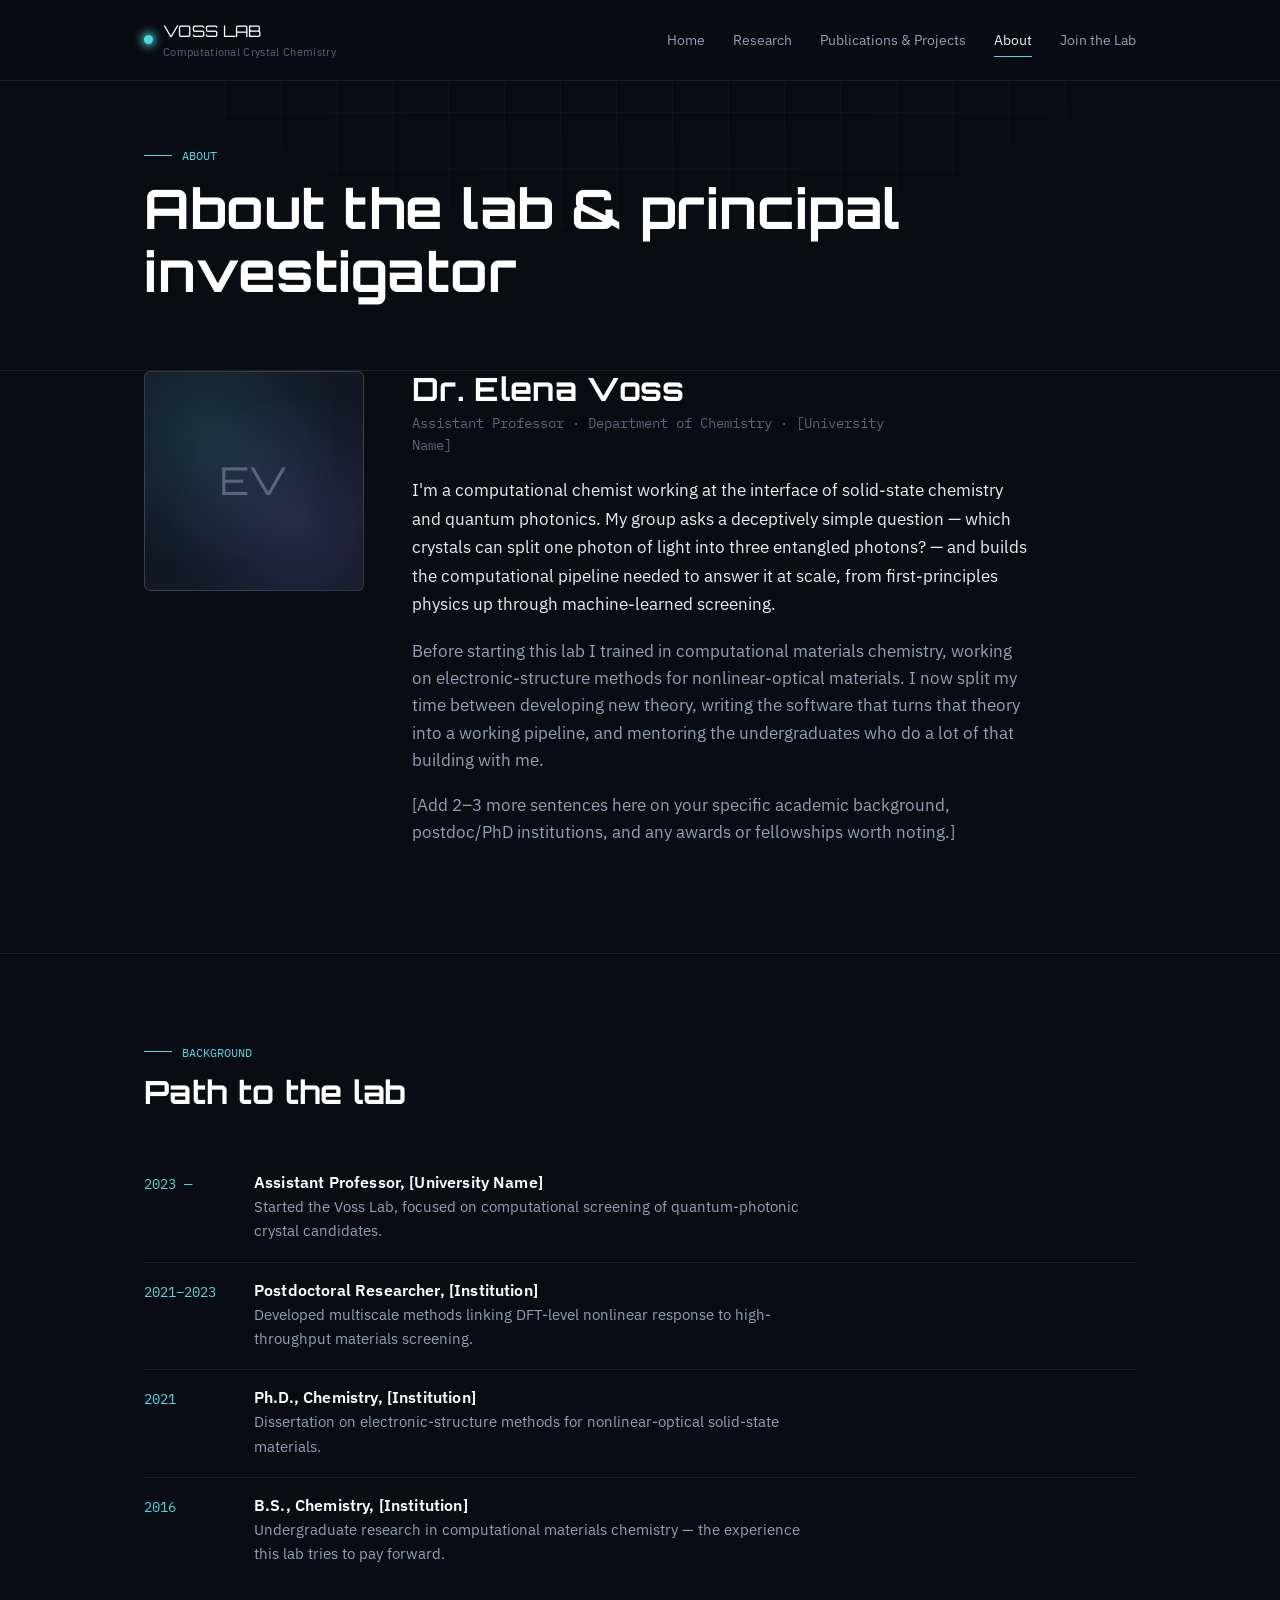
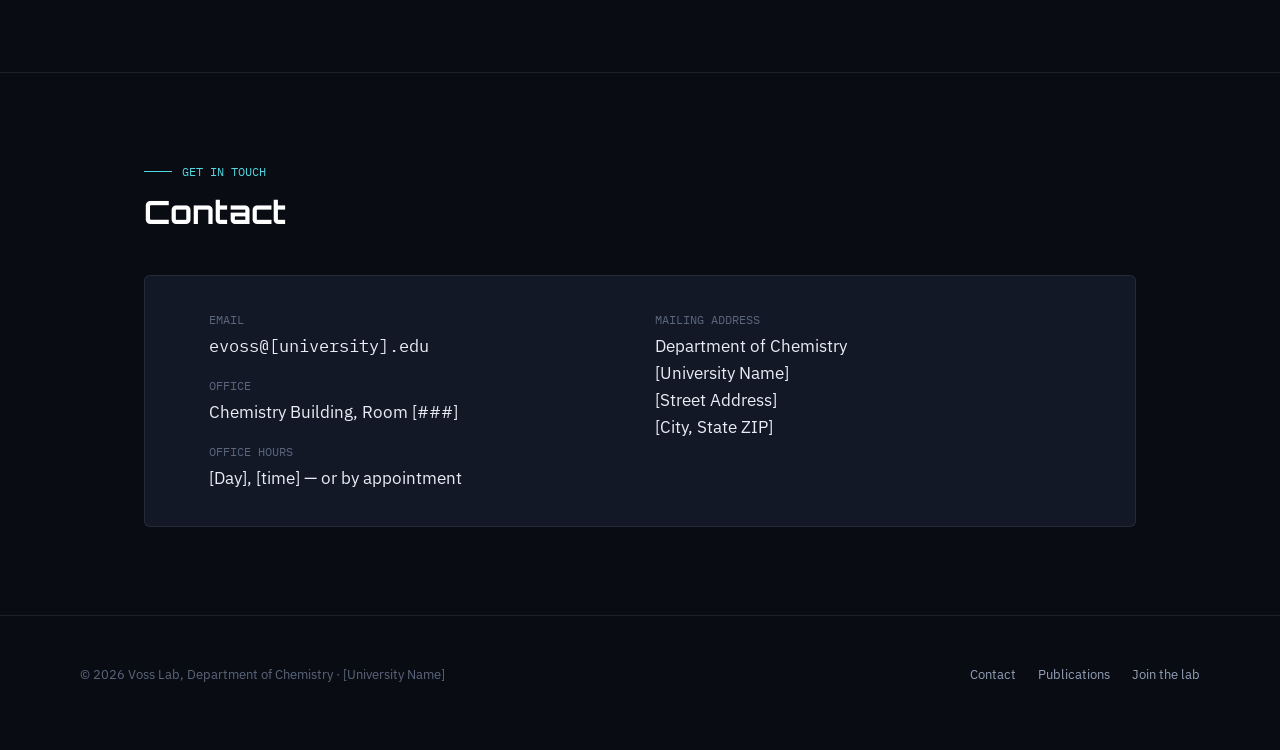
==== about.html @ 5f510098 "Add files via upload" ====
<!DOCTYPE html>
<html lang="en">
<head>
<meta charset="UTF-8">
<meta name="viewport" content="width=device-width, initial-scale=1.0">
<title>About — Voss Lab</title>
<link rel="preconnect" href="https://fonts.googleapis.com">
<link href="https://fonts.googleapis.com/css2?family=Orbitron:wght@600;700;800&family=IBM+Plex+Sans:wght@400;500;600&family=IBM+Plex+Mono:wght@400;500&display=swap" rel="stylesheet">
<link rel="stylesheet" href="style.css">
<style>
  .about-hero{ padding: 64px 0 40px; }
  .about-grid{ display:grid; grid-template-columns: 220px 1fr; gap: 48px; align-items:start; }
  @media (max-width:700px){ .about-grid{ grid-template-columns:1fr; } }
  .portrait{
    width: 100%; aspect-ratio: 1;
    border-radius: 6px;
    background:
      radial-gradient(circle at 30% 30%, var(--cyan-dim), transparent 60%),
      radial-gradient(circle at 70% 70%, var(--violet-dim), transparent 60%),
      var(--surface);
    border: 1px solid var(--line-strong);
    display:flex; align-items:center; justify-content:center;
    font-family: var(--display); font-size:2.4rem; color: var(--text-faint);
  }

  .timeline{ list-style:none; margin:0; padding:0; }
  .timeline li{
    display:grid; grid-template-columns: 90px 1fr; gap: 20px;
    padding: 18px 0; border-top: 1px solid var(--line);
  }
  .timeline li:first-child{ border-top:none; }
  .timeline .yr{ font-family: var(--mono); color: var(--cyan); font-size:0.86rem; }
  .timeline h4{ margin:0 0 4px; font-size:0.98rem; color:#fff; font-family: var(--body); font-weight:600; }
  .timeline p{ margin:0; font-size: 0.92rem; }

  #contact{ scroll-margin-top: 100px; }
  .contact-card{
    background: var(--surface); border:1px solid var(--line); border-radius:6px;
    padding: 34px var(--edge);
    display:grid; grid-template-columns: 1fr 1fr; gap: 30px;
  }
  @media (max-width:700px){ .contact-card{ grid-template-columns:1fr; } }
  .contact-card dl{ margin:0; }
  .contact-card dt{ font-family: var(--mono); font-size:0.72rem; color: var(--text-faint); margin-top:16px; }
  .contact-card dt:first-child{ margin-top:0; }
  .contact-card dd{ margin:4px 0 0; color: var(--text); }
</style>
</head>
<body>

<header class="site">
  <div class="nav">
    <a class="brand" href="index.html">
      <span class="node"></span>
      <span>VOSS LAB<small>Computational Crystal Chemistry</small></span>
    </a>
    <button class="nav-toggle" aria-label="Toggle menu" aria-expanded="false">☰</button>
    <nav class="links">
      <a href="index.html">Home</a>
      <a href="research.html">Research</a>
      <a href="work.html">Publications &amp; Projects</a>
      <a href="about.html">About</a>
      <a href="join.html">Join the Lab</a>
    </nav>
  </div>
</header>

<section class="about-hero">
  <div class="wrap">
    <div class="kicker"><span class="rule"></span>ABOUT</div>
    <h1>About the lab &amp; principal investigator</h1>
  </div>
</section>

<section style="padding-top:0;">
  <div class="wrap">
    <div class="about-grid">
      <div class="portrait" aria-hidden="true">EV</div>
      <div>
        <h2 style="margin-bottom:4px;">Dr. Elena Voss</h2>
        <p class="mono" style="color:var(--text-faint); font-size:0.85rem; margin-bottom:20px;">Assistant Professor · Department of Chemistry · [University Name]</p>
        <p class="lead">I'm a computational chemist working at the interface of solid-state chemistry and quantum photonics. My group asks a deceptively simple question — which crystals can split one photon of light into three entangled photons? — and builds the computational pipeline needed to answer it at scale, from first-principles physics up through machine-learned screening.</p>
        <p>Before starting this lab I trained in computational materials chemistry, working on electronic-structure methods for nonlinear-optical materials. I now split my time between developing new theory, writing the software that turns that theory into a working pipeline, and mentoring the undergraduates who do a lot of that building with me.</p>
        <p>[Add 2–3 more sentences here on your specific academic background, postdoc/PhD institutions, and any awards or fellowships worth noting.]</p>
      </div>
    </div>
  </div>
</section>

<section>
  <div class="wrap">
    <div class="section-head">
      <div class="kicker"><span class="rule"></span>BACKGROUND</div>
      <h2>Path to the lab</h2>
    </div>
    <ul class="timeline">
      <li>
        <span class="yr">2023 —</span>
        <div><h4>Assistant Professor, [University Name]</h4><p>Started the Voss Lab, focused on computational screening of quantum-photonic crystal candidates.</p></div>
      </li>
      <li>
        <span class="yr">2021–2023</span>
        <div><h4>Postdoctoral Researcher, [Institution]</h4><p>Developed multiscale methods linking DFT-level nonlinear response to high-throughput materials screening.</p></div>
      </li>
      <li>
        <span class="yr">2021</span>
        <div><h4>Ph.D., Chemistry, [Institution]</h4><p>Dissertation on electronic-structure methods for nonlinear-optical solid-state materials.</p></div>
      </li>
      <li>
        <span class="yr">2016</span>
        <div><h4>B.S., Chemistry, [Institution]</h4><p>Undergraduate research in computational materials chemistry — the experience this lab tries to pay forward.</p></div>
      </li>
    </ul>
  </div>
</section>

<section id="contact">
  <div class="wrap">
    <div class="section-head">
      <div class="kicker"><span class="rule"></span>GET IN TOUCH</div>
      <h2>Contact</h2>
    </div>
    <div class="contact-card">
      <dl>
        <dt>EMAIL</dt><dd class="mono">evoss@[university].edu</dd>
        <dt>OFFICE</dt><dd>Chemistry Building, Room [###]</dd>
        <dt>OFFICE HOURS</dt><dd>[Day], [time] — or by appointment</dd>
      </dl>
      <dl>
        <dt>MAILING ADDRESS</dt>
        <dd>Department of Chemistry<br>[University Name]<br>[Street Address]<br>[City, State ZIP]</dd>
      </dl>
    </div>
  </div>
</section>

<footer>
  <div class="wrap">
    <p>© 2026 Voss Lab, Department of Chemistry · [University Name]</p>
    <div class="flinks">
      <a href="about.html#contact">Contact</a>
      <a href="work.html">Publications</a>
      <a href="join.html">Join the lab</a>
    </div>
  </div>
</footer>

<script src="script.js"></script>
</body>
</html>
---- style.css ----
/* ==========================================================================
   Crystal Lattice — research group site
   Tokens
   ========================================================================== */
:root{
  --bg: #090c13;
  --bg-alt: #0d121c;
  --surface: #121826;
  --surface-2: #161d2d;
  --line: rgba(232,237,245,0.09);
  --line-strong: rgba(232,237,245,0.16);
  --text: #e8edf5;
  --text-dim: #93a0b8;
  --text-faint: #5b667c;
  --cyan: #52d8e0;
  --violet: #a98bff;
  --amber: #ffb066;
  --cyan-dim: rgba(82,216,224,0.14);
  --violet-dim: rgba(169,139,255,0.14);

  --display: "Orbitron", "Segoe UI", sans-serif;
  --body: "IBM Plex Sans", "Segoe UI", sans-serif;
  --mono: "IBM Plex Mono", ui-monospace, monospace;

  --max: 1120px;
  --edge: clamp(24px, 5vw, 64px);
}

@media (prefers-color-scheme: light){
  :root{ }
}

*{ box-sizing: border-box; }
html{ scroll-behavior: smooth; }
html,body{ margin:0; padding:0; }

body{
  background: var(--bg);
  color: var(--text);
  font-family: var(--body);
  font-size: 16.5px;
  line-height: 1.65;
  -webkit-font-smoothing: antialiased;
  position: relative;
}

/* faint lattice grid painted behind everything */
body::before{
  content:"";
  position: fixed;
  inset: 0;
  z-index: 0;
  pointer-events: none;
  background-image:
    linear-gradient(var(--line) 1px, transparent 1px),
    linear-gradient(90deg, var(--line) 1px, transparent 1px);
  background-size: 56px 56px;
  mask-image: radial-gradient(ellipse 90% 60% at 50% 0%, black 0%, transparent 75%);
  opacity: .5;
}

a{ color: inherit; text-decoration: none; }
img{ max-width: 100%; display:block; }

::selection{ background: var(--violet-dim); color: var(--text); }

:focus-visible{
  outline: 2px solid var(--cyan);
  outline-offset: 3px;
  border-radius: 2px;
}

.wrap{
  max-width: var(--max);
  margin: 0 auto;
  padding-left: var(--edge);
  padding-right: var(--edge);
  position: relative;
  z-index: 1;
}

h1,h2,h3,h4{
  font-family: var(--display);
  font-weight: 700;
  letter-spacing: 0.01em;
  line-height: 1.15;
  margin: 0 0 0.5em;
  color: #fff;
}

h1{ font-size: clamp(2.1rem, 4.4vw, 3.4rem); }
h2{ font-size: clamp(1.5rem, 2.6vw, 2rem); }
h3{ font-size: 1.15rem; }

p{ margin: 0 0 1.1em; color: var(--text-dim); max-width: 62ch; }
p.lead{ color: var(--text); font-size: 1.08rem; }

.mono{ font-family: var(--mono); }

/* ---------------------------------------------------------------------- */
/* Header / nav                                                           */
/* ---------------------------------------------------------------------- */
header.site{
  position: sticky;
  top: 0;
  z-index: 50;
  background: rgba(9,12,19,0.82);
  backdrop-filter: blur(10px);
  border-bottom: 1px solid var(--line);
}
.nav{
  display:flex;
  align-items:center;
  justify-content: space-between;
  padding: 18px var(--edge);
  max-width: var(--max);
  margin: 0 auto;
}
.brand{
  display:flex;
  align-items:center;
  gap:10px;
  font-family: var(--display);
  font-size: 1rem;
  color:#fff;
  letter-spacing:0.02em;
}
.brand .node{
  width:9px; height:9px; border-radius:50%;
  background: var(--cyan);
  box-shadow: 0 0 10px 2px var(--cyan);
  animation: pulse 2.6s ease-in-out infinite;
}
.brand small{
  display:block;
  color: var(--text-faint);
  font-family: var(--body);
  font-size: 0.66rem;
  font-weight: 400;
  letter-spacing: 0.03em;
}
nav.links{ display:flex; gap: 28px; }
nav.links a{
  position:relative;
  font-size: 0.86rem;
  color: var(--text-dim);
  padding: 4px 0;
  transition: color .2s ease;
}
nav.links a::after{
  content:"";
  position:absolute; left:0; right:100%; bottom:-2px;
  height:1.5px; background: var(--cyan);
  transition: right .25s ease;
}
nav.links a:hover, nav.links a.active{ color: var(--text); }
nav.links a:hover::after, nav.links a.active::after{ right:0; }

.nav-toggle{ display:none; background:none; border:1px solid var(--line-strong); color:var(--text); width:38px; height:38px; border-radius:6px; }

@media (max-width: 760px){
  nav.links{
    position:absolute; top:100%; left:0; right:0;
    flex-direction:column; gap:0;
    background: var(--bg-alt);
    border-bottom: 1px solid var(--line);
    max-height:0; overflow:hidden;
    transition: max-height .3s ease;
  }
  nav.links.open{ max-height: 320px; }
  nav.links a{ padding: 16px var(--edge); border-top:1px solid var(--line); }
  .nav-toggle{ display:block; }
}

/* ---------------------------------------------------------------------- */
/* Buttons / chips                                                        */
/* ---------------------------------------------------------------------- */
.btn{
  display:inline-flex; align-items:center; gap:8px;
  padding: 12px 22px;
  border-radius: 3px;
  font-family: var(--mono);
  font-size: 0.85rem;
  border: 1px solid var(--line-strong);
  color: var(--text);
  transition: border-color .2s ease, background .2s ease, transform .15s ease;
}
.btn:hover{ border-color: var(--cyan); background: var(--cyan-dim); transform: translateY(-1px); }
.btn.primary{
  background: linear-gradient(135deg, var(--cyan), var(--violet));
  color:#0a0e17; font-weight:600; border:none;
}
.btn.primary:hover{ filter: brightness(1.08); transform: translateY(-1px); }

.chip{
  display:inline-block;
  font-family: var(--mono);
  font-size: 0.72rem;
  padding: 5px 10px;
  border: 1px solid var(--line-strong);
  border-radius: 3px;
  color: var(--text-dim);
}

/* ---------------------------------------------------------------------- */
/* Sections / layout helpers                                              */
/* ---------------------------------------------------------------------- */
section{ padding: 88px 0; position:relative; z-index:1; border-bottom: 1px solid var(--line); }
section:last-of-type{ border-bottom:none; }

.section-head{ margin-bottom: 44px; max-width: 640px; }
.kicker{
  font-family: var(--mono);
  font-size: 0.78rem;
  color: var(--cyan);
  margin-bottom: 12px;
  display:flex; align-items:center; gap:10px;
}
.kicker .rule{ width: 28px; height:1px; background: var(--cyan); display:inline-block; }

.grid-2{ display:grid; grid-template-columns: 1fr 1fr; gap: 48px; }
.grid-3{ display:grid; grid-template-columns: repeat(3,1fr); gap: 28px; }
@media (max-width: 820px){ .grid-2, .grid-3{ grid-template-columns: 1fr; } }

.card{
  background: var(--surface);
  border: 1px solid var(--line);
  border-radius: 4px;
  padding: 28px;
}
.card:hover{ border-color: var(--line-strong); }

/* ---------------------------------------------------------------------- */
/* Footer                                                                 */
/* ---------------------------------------------------------------------- */
footer{
  padding: 48px var(--edge) 64px;
  border-top: 1px solid var(--line);
  position:relative; z-index:1;
}
footer .wrap{ padding:0; display:flex; justify-content:space-between; flex-wrap:wrap; gap:20px; }
footer p{ color: var(--text-faint); font-size:0.82rem; margin:0; }
footer .flinks{ display:flex; gap:22px; }
footer .flinks a{ color: var(--text-dim); font-size:0.82rem; }
footer .flinks a:hover{ color: var(--cyan); }

@keyframes pulse{
  0%,100%{ opacity:1; }
  50%{ opacity:.35; }
}

@media (prefers-reduced-motion: reduce){
  *{ animation-duration: 0.001ms !important; animation-iteration-count: 1 !important; transition-duration: 0.001ms !important; scroll-behavior: auto !important; }
}
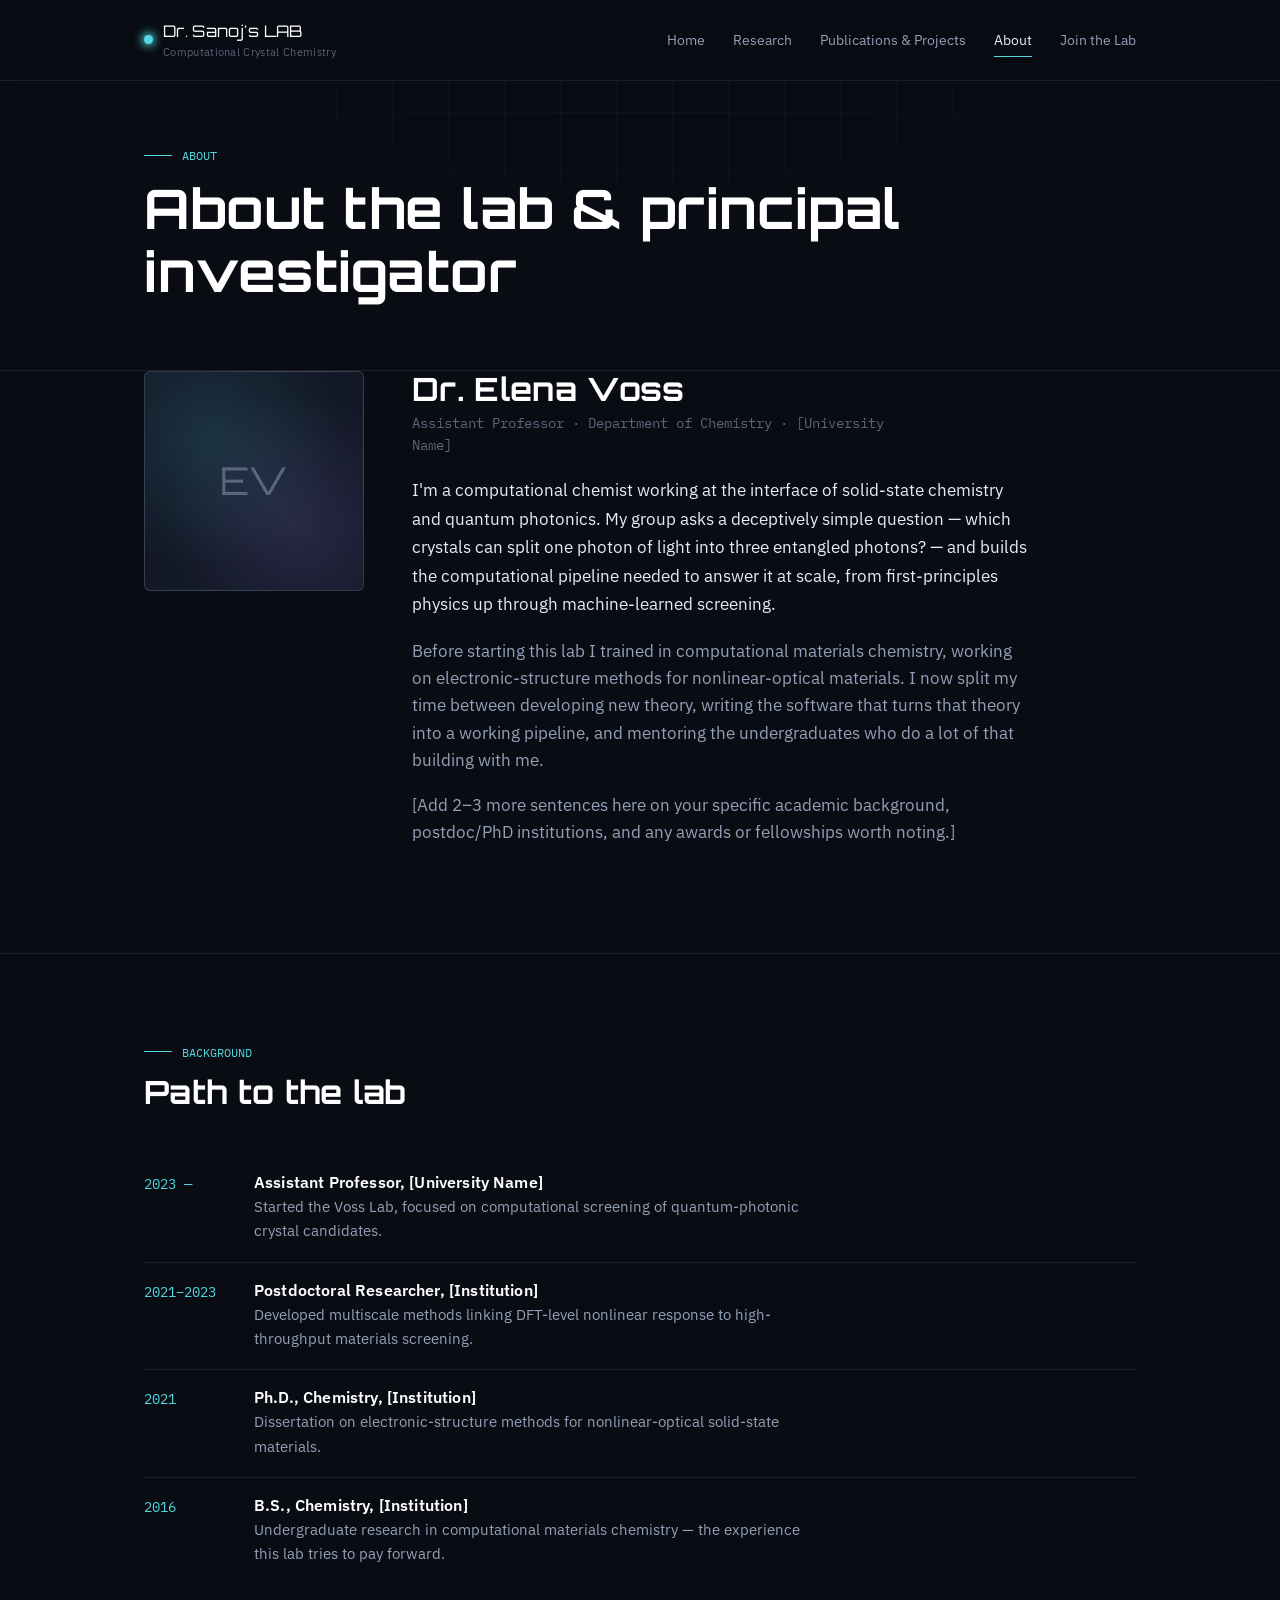
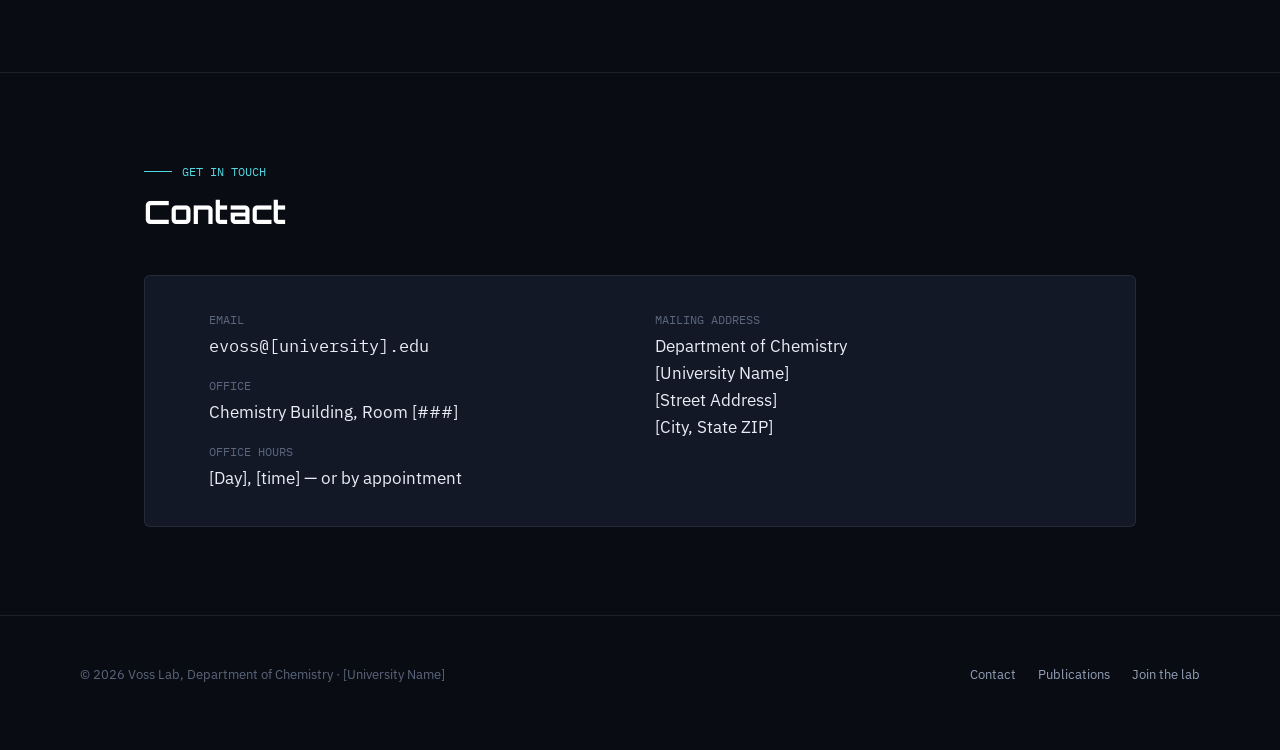
==== commit f592eaeb: "Update about.html" ====
--- a/about.html
+++ b/about.html
@@ -3,7 +3,7 @@
 <head>
 <meta charset="UTF-8">
 <meta name="viewport" content="width=device-width, initial-scale=1.0">
-<title>About — Voss Lab</title>
+<title>About — Dr. Sanoj's Lab</title>
 <link rel="preconnect" href="https://fonts.googleapis.com">
 <link href="https://fonts.googleapis.com/css2?family=Orbitron:wght@600;700;800&family=IBM+Plex+Sans:wght@400;500;600&family=IBM+Plex+Mono:wght@400;500&display=swap" rel="stylesheet">
 <link rel="stylesheet" href="style.css">
@@ -52,7 +52,7 @@
   <div class="nav">
     <a class="brand" href="index.html">
       <span class="node"></span>
-      <span>VOSS LAB<small>Computational Crystal Chemistry</small></span>
+      <span>Dr. Sanoj's LAB<small>Computational Crystal Chemistry</small></span>
     </a>
     <button class="nav-toggle" aria-label="Toggle menu" aria-expanded="false">☰</button>
     <nav class="links">
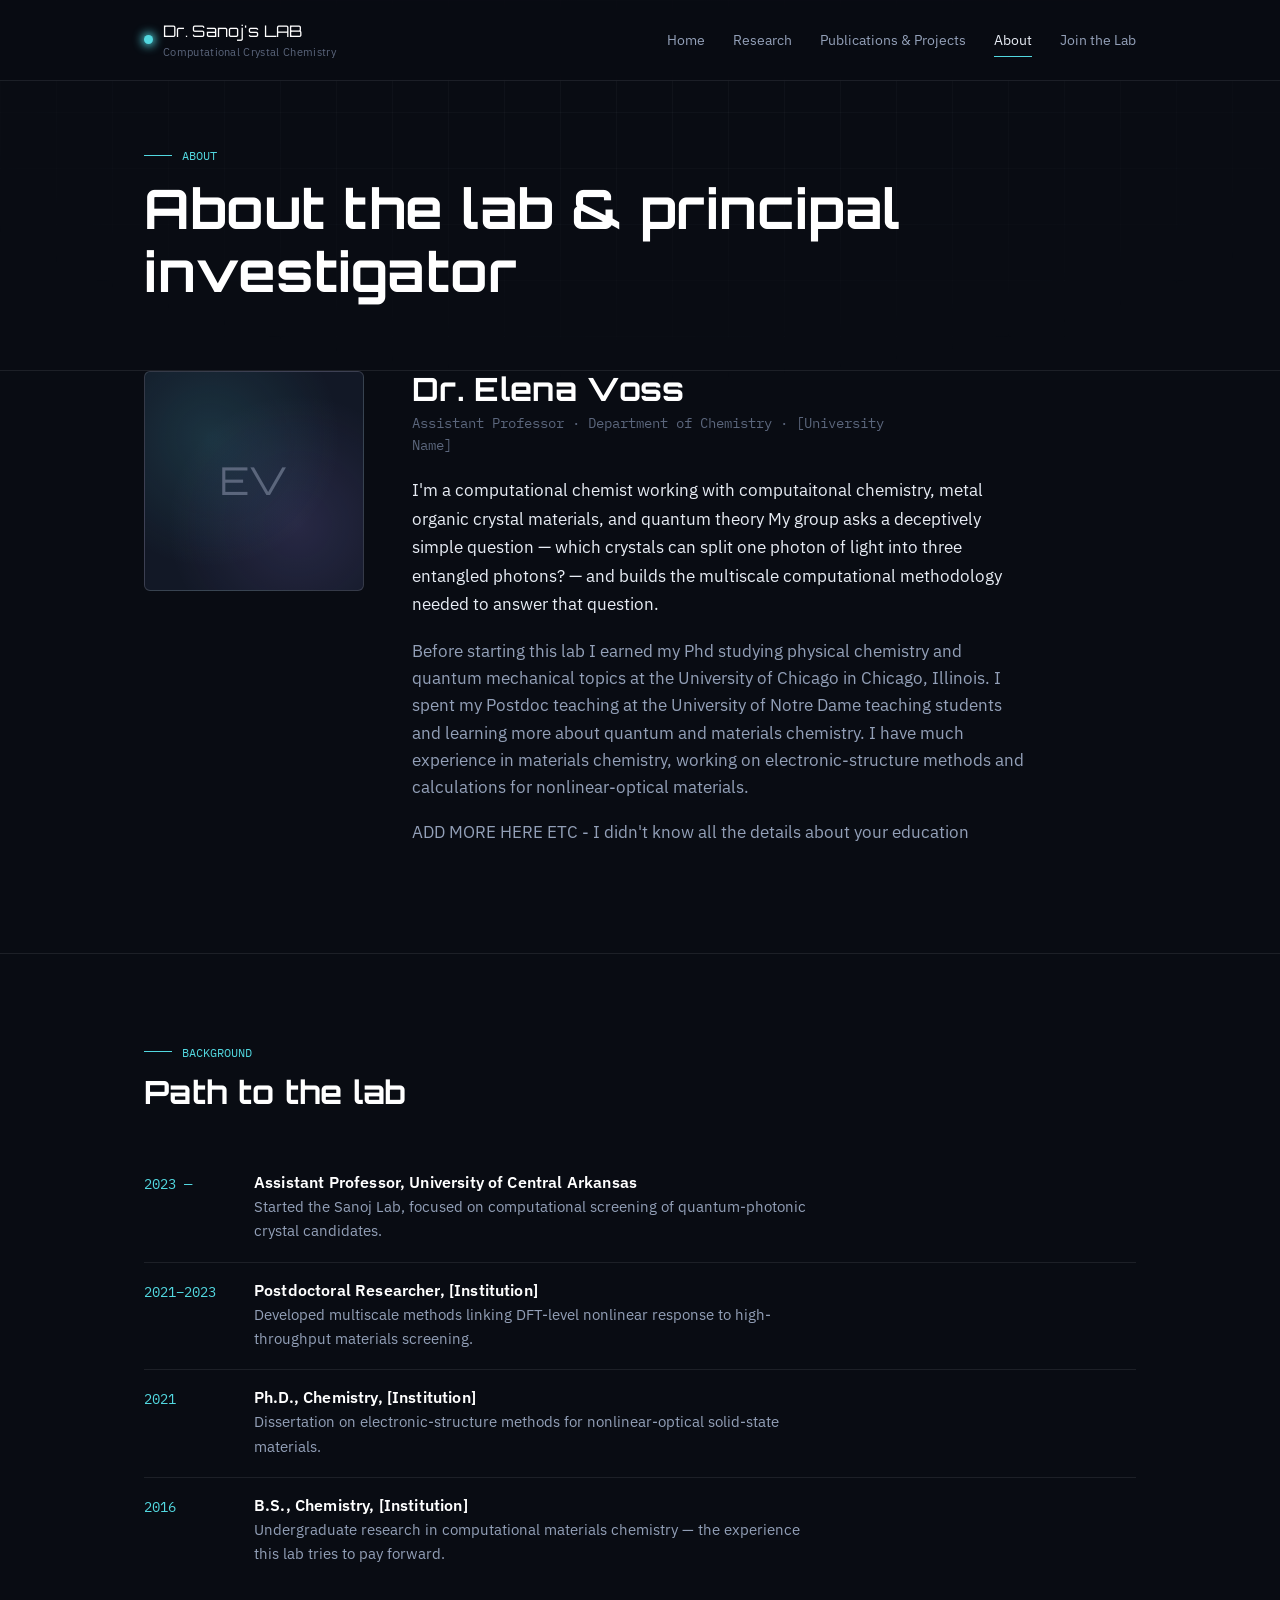
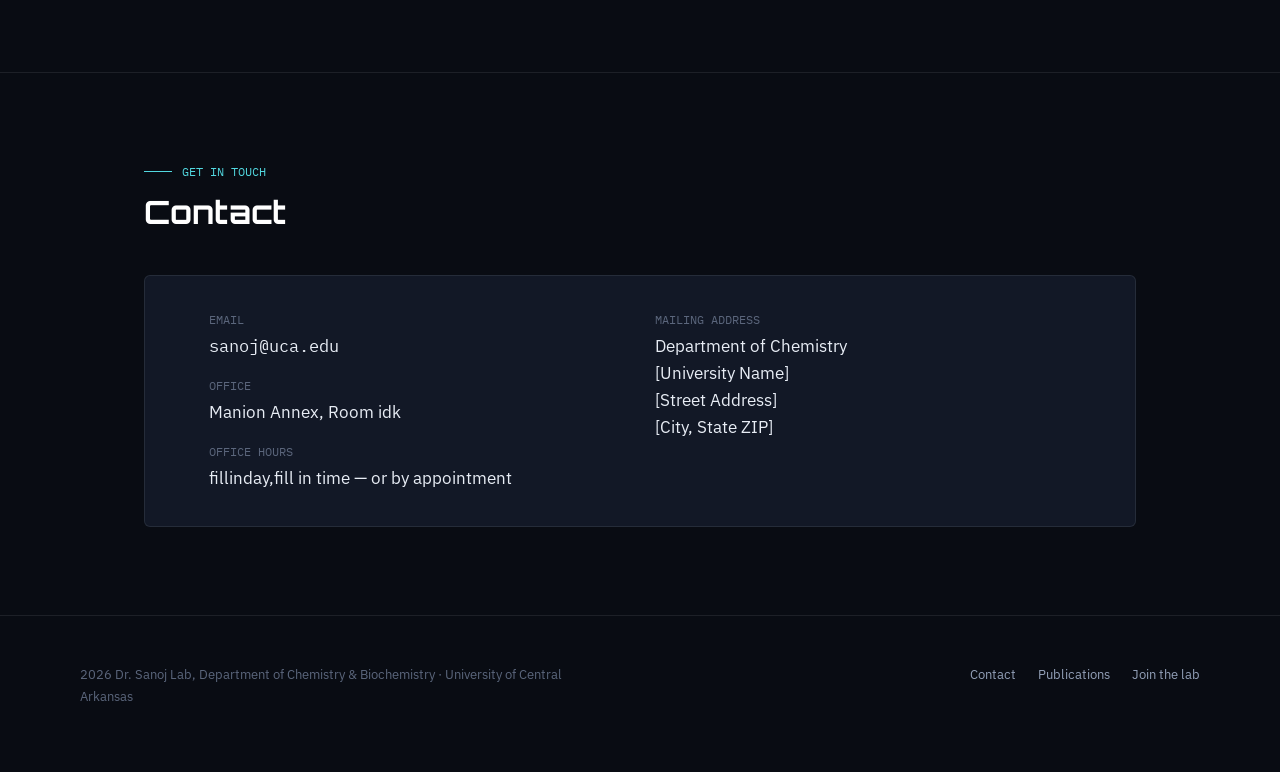
==== commit e14ccf5d: "Revise about page for Dr. Sanoj's lab Updated personal and lab information for Dr. Sanoj, including " ====
--- a/about.html
+++ b/about.html
@@ -79,9 +79,9 @@
       <div>
         <h2 style="margin-bottom:4px;">Dr. Elena Voss</h2>
         <p class="mono" style="color:var(--text-faint); font-size:0.85rem; margin-bottom:20px;">Assistant Professor · Department of Chemistry · [University Name]</p>
-        <p class="lead">I'm a computational chemist working at the interface of solid-state chemistry and quantum photonics. My group asks a deceptively simple question — which crystals can split one photon of light into three entangled photons? — and builds the computational pipeline needed to answer it at scale, from first-principles physics up through machine-learned screening.</p>
-        <p>Before starting this lab I trained in computational materials chemistry, working on electronic-structure methods for nonlinear-optical materials. I now split my time between developing new theory, writing the software that turns that theory into a working pipeline, and mentoring the undergraduates who do a lot of that building with me.</p>
-        <p>[Add 2–3 more sentences here on your specific academic background, postdoc/PhD institutions, and any awards or fellowships worth noting.]</p>
+        <p class="lead">I'm a computational chemist working with computaitonal chemistry, metal organic crystal materials, and quantum theory My group asks a deceptively simple question — which crystals can split one photon of light into three entangled photons? — and builds the multiscale computational methodology needed to answer that question.</p>
+        <p>Before starting this lab I earned my Phd studying physical chemistry and quantum mechanical topics at the University of Chicago in Chicago, Illinois. I spent my Postdoc teaching at the University of Notre Dame teaching students and learning more about quantum and materials chemistry. I have much experience in materials chemistry, working on electronic-structure methods and calculations for nonlinear-optical materials. </p>
+        <p>ADD MORE HERE ETC  - I didn't know all the details about your education</p>
       </div>
     </div>
   </div>
@@ -96,7 +96,7 @@
     <ul class="timeline">
       <li>
         <span class="yr">2023 —</span>
-        <div><h4>Assistant Professor, [University Name]</h4><p>Started the Voss Lab, focused on computational screening of quantum-photonic crystal candidates.</p></div>
+        <div><h4>Assistant Professor, University of Central Arkansas</h4><p>Started the Sanoj Lab, focused on computational screening of quantum-photonic crystal candidates.</p></div>
       </li>
       <li>
         <span class="yr">2021–2023</span>
@@ -122,9 +122,9 @@
     </div>
     <div class="contact-card">
       <dl>
-        <dt>EMAIL</dt><dd class="mono">evoss@[university].edu</dd>
-        <dt>OFFICE</dt><dd>Chemistry Building, Room [###]</dd>
-        <dt>OFFICE HOURS</dt><dd>[Day], [time] — or by appointment</dd>
+        <dt>EMAIL</dt><dd class="mono">sanoj@uca.edu</dd>
+        <dt>OFFICE</dt><dd>Manion Annex, Room idk</dd>
+        <dt>OFFICE HOURS</dt><dd>fillinday,fill in time — or by appointment</dd>
       </dl>
       <dl>
         <dt>MAILING ADDRESS</dt>
@@ -136,7 +136,7 @@
 
 <footer>
   <div class="wrap">
-    <p>© 2026 Voss Lab, Department of Chemistry · [University Name]</p>
+    <p> 2026 Dr. Sanoj Lab, Department of Chemistry & Biochemistry · University of Central Arkansas</p>
     <div class="flinks">
       <a href="about.html#contact">Contact</a>
       <a href="work.html">Publications</a>
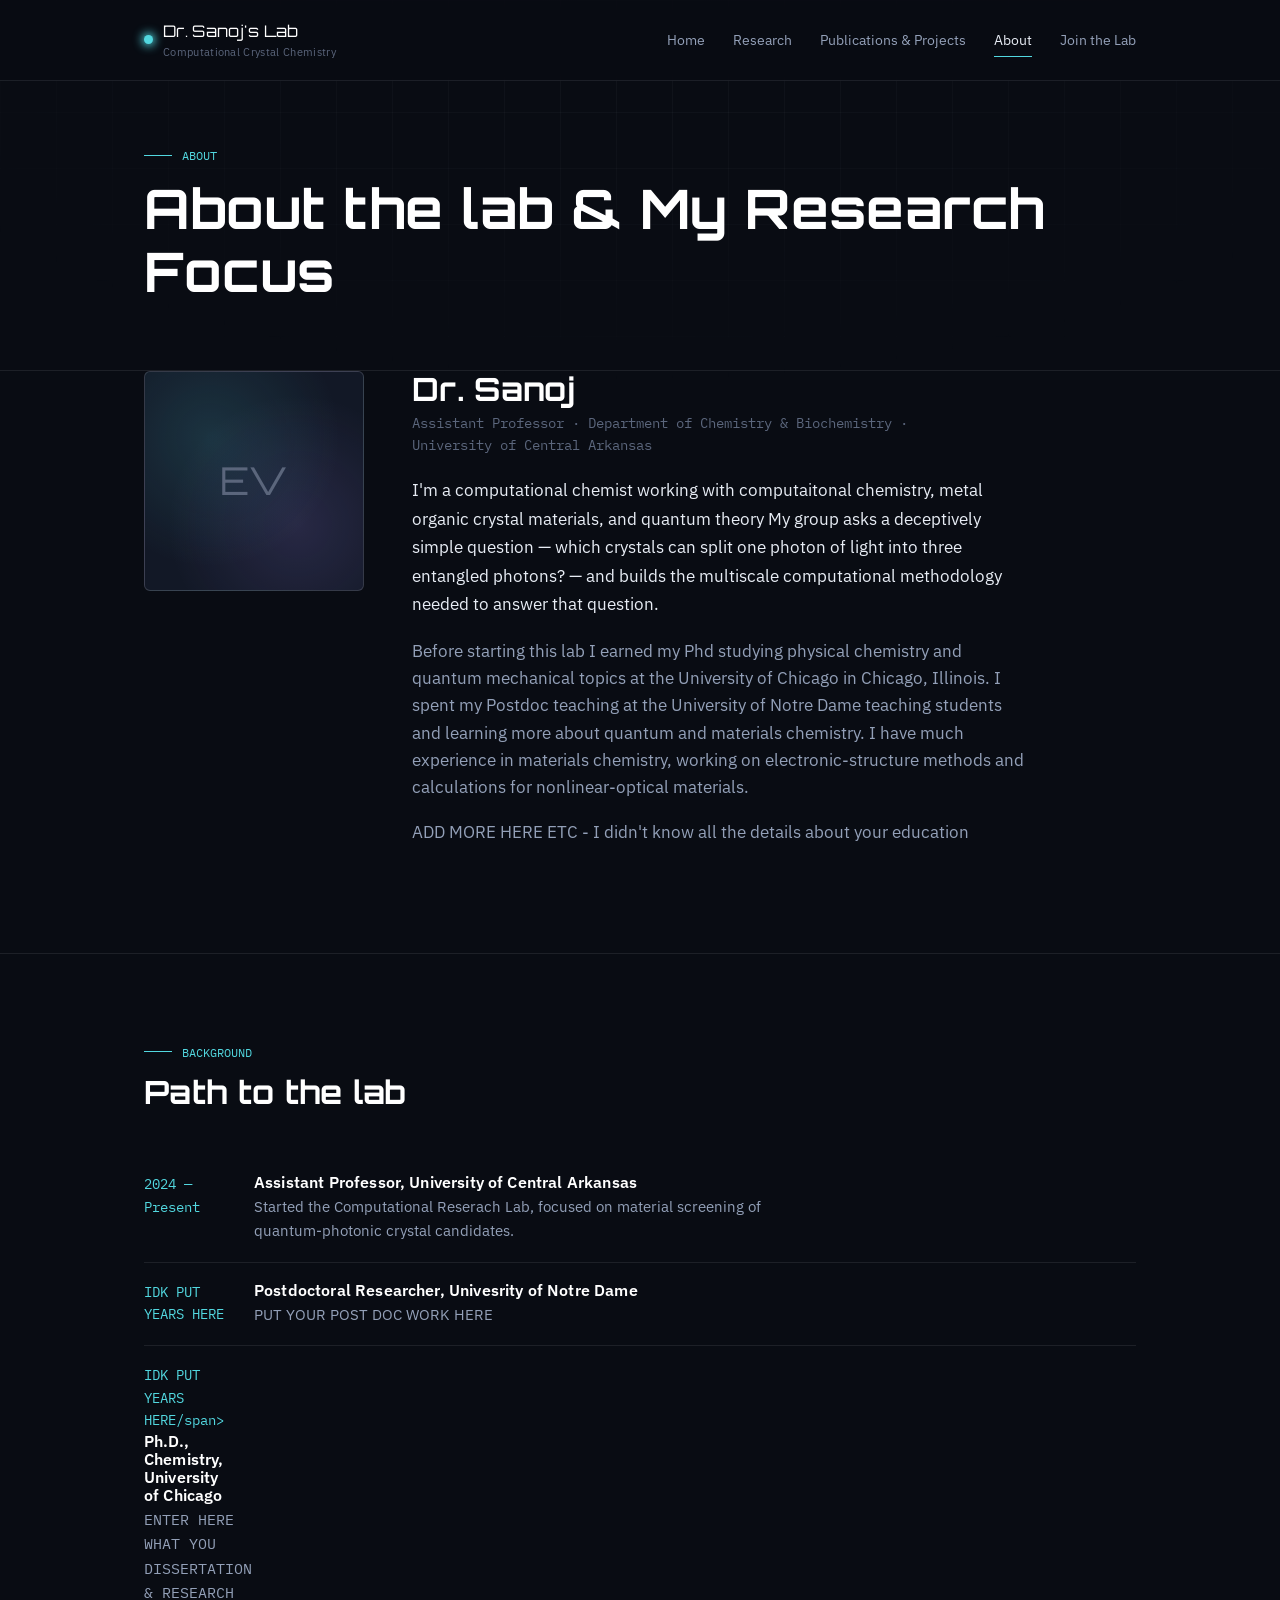
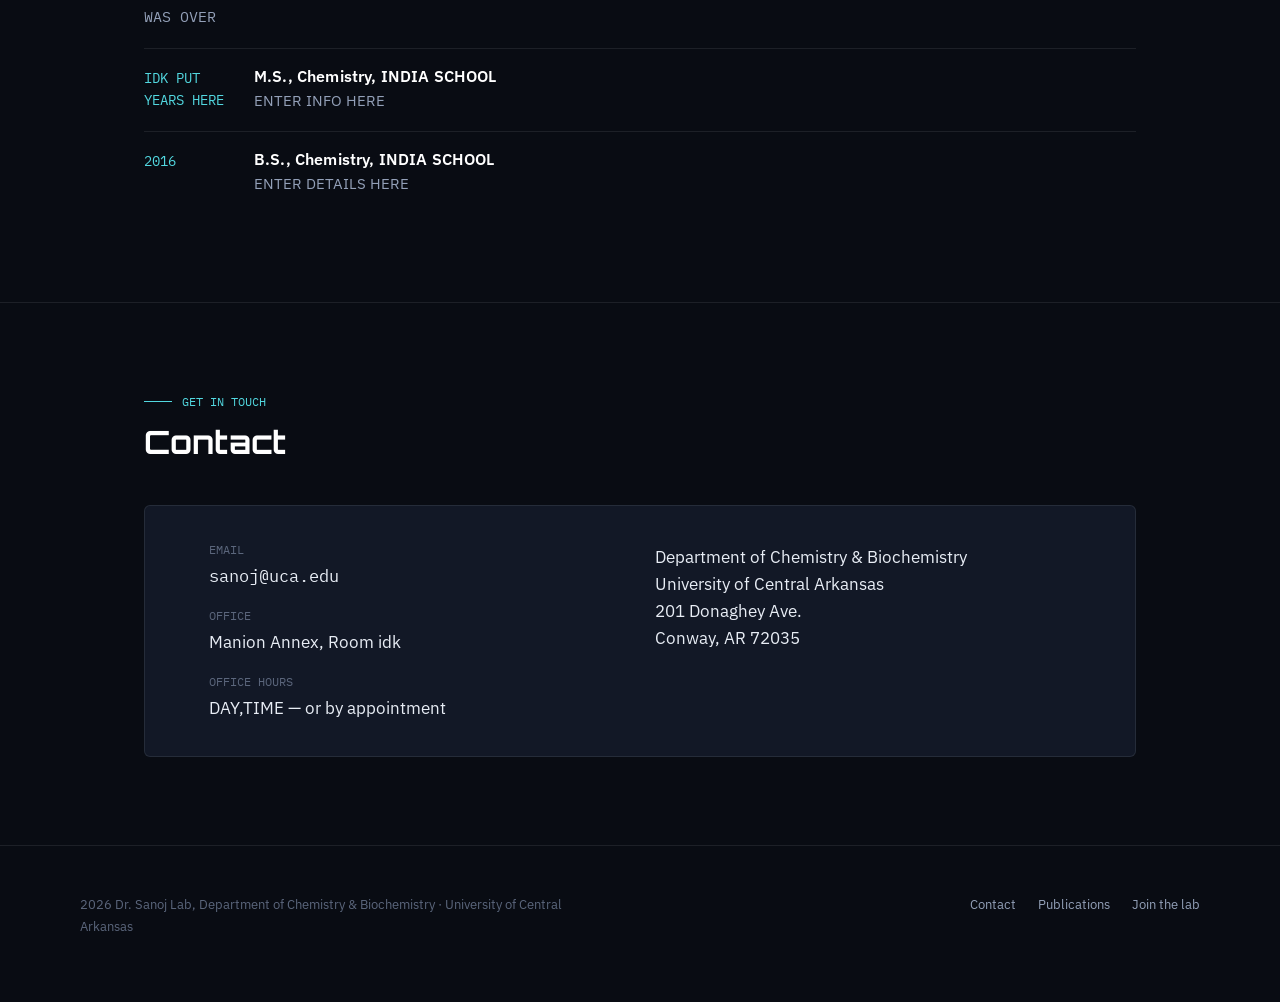
==== commit 60207000: "Update about.html" ====
--- a/about.html
+++ b/about.html
@@ -52,7 +52,7 @@
   <div class="nav">
     <a class="brand" href="index.html">
       <span class="node"></span>
-      <span>Dr. Sanoj's LAB<small>Computational Crystal Chemistry</small></span>
+      <span>Dr. Sanoj's Lab<small>Computational Crystal Chemistry</small></span>
     </a>
     <button class="nav-toggle" aria-label="Toggle menu" aria-expanded="false">☰</button>
     <nav class="links">
@@ -68,7 +68,7 @@
 <section class="about-hero">
   <div class="wrap">
     <div class="kicker"><span class="rule"></span>ABOUT</div>
-    <h1>About the lab &amp; principal investigator</h1>
+    <h1>About the lab &amp; My Research Focus</h1>
   </div>
 </section>
 
@@ -77,8 +77,8 @@
     <div class="about-grid">
       <div class="portrait" aria-hidden="true">EV</div>
       <div>
-        <h2 style="margin-bottom:4px;">Dr. Elena Voss</h2>
-        <p class="mono" style="color:var(--text-faint); font-size:0.85rem; margin-bottom:20px;">Assistant Professor · Department of Chemistry · [University Name]</p>
+        <h2 style="margin-bottom:4px;">Dr. Sanoj</h2>
+        <p class="mono" style="color:var(--text-faint); font-size:0.85rem; margin-bottom:20px;">Assistant Professor · Department of Chemistry &amp Biochemistry · University of Central Arkansas</p>
         <p class="lead">I'm a computational chemist working with computaitonal chemistry, metal organic crystal materials, and quantum theory My group asks a deceptively simple question — which crystals can split one photon of light into three entangled photons? — and builds the multiscale computational methodology needed to answer that question.</p>
         <p>Before starting this lab I earned my Phd studying physical chemistry and quantum mechanical topics at the University of Chicago in Chicago, Illinois. I spent my Postdoc teaching at the University of Notre Dame teaching students and learning more about quantum and materials chemistry. I have much experience in materials chemistry, working on electronic-structure methods and calculations for nonlinear-optical materials. </p>
         <p>ADD MORE HERE ETC  - I didn't know all the details about your education</p>
@@ -95,20 +95,24 @@
     </div>
     <ul class="timeline">
       <li>
-        <span class="yr">2023 —</span>
-        <div><h4>Assistant Professor, University of Central Arkansas</h4><p>Started the Sanoj Lab, focused on computational screening of quantum-photonic crystal candidates.</p></div>
+        <span class="yr">2024 — Present</span>
+        <div><h4>Assistant Professor, University of Central Arkansas</h4><p>Started the Computational Reserach Lab, focused on material screening of quantum-photonic crystal candidates.</p></div>
       </li>
       <li>
-        <span class="yr">2021–2023</span>
-        <div><h4>Postdoctoral Researcher, [Institution]</h4><p>Developed multiscale methods linking DFT-level nonlinear response to high-throughput materials screening.</p></div>
+        <span class="yr">IDK PUT YEARS HERE</span>
+        <div><h4>Postdoctoral Researcher, Univesrity of Notre Dame</h4><p>PUT YOUR POST DOC WORK HERE</p></div>
       </li>
       <li>
-        <span class="yr">2021</span>
-        <div><h4>Ph.D., Chemistry, [Institution]</h4><p>Dissertation on electronic-structure methods for nonlinear-optical solid-state materials.</p></div>
+        <span class="yr">IDK PUT YEARS HERE/span>
+        <div><h4>Ph.D., Chemistry, University of Chicago</h4><p>ENTER HERE WHAT YOU DISSERTATION &amp RESEARCH WAS OVER</p></div>
+      </li>
+      <li>
+        <span class="yr">IDK PUT YEARS HERE</span>
+        <div><h4>M.S., Chemistry, INDIA SCHOOL</h4><p>ENTER INFO HERE</p></div>
       </li>
       <li>
         <span class="yr">2016</span>
-        <div><h4>B.S., Chemistry, [Institution]</h4><p>Undergraduate research in computational materials chemistry — the experience this lab tries to pay forward.</p></div>
+        <div><h4>B.S., Chemistry, INDIA SCHOOL</h4><p>ENTER DETAILS HERE</p></div>
       </li>
     </ul>
   </div>
@@ -124,11 +128,10 @@
       <dl>
         <dt>EMAIL</dt><dd class="mono">sanoj@uca.edu</dd>
         <dt>OFFICE</dt><dd>Manion Annex, Room idk</dd>
-        <dt>OFFICE HOURS</dt><dd>fillinday,fill in time — or by appointment</dd>
+        <dt>OFFICE HOURS</dt><dd>DAY,TIME — or by appointment</dd>
       </dl>
       <dl>
-        <dt>MAILING ADDRESS</dt>
-        <dd>Department of Chemistry<br>[University Name]<br>[Street Address]<br>[City, State ZIP]</dd>
+        <dd>Department of Chemistry &amp Biochemistry<br>University of Central Arkansas<br>201 Donaghey Ave.<br>Conway, AR 72035</dd>
       </dl>
     </div>
   </div>
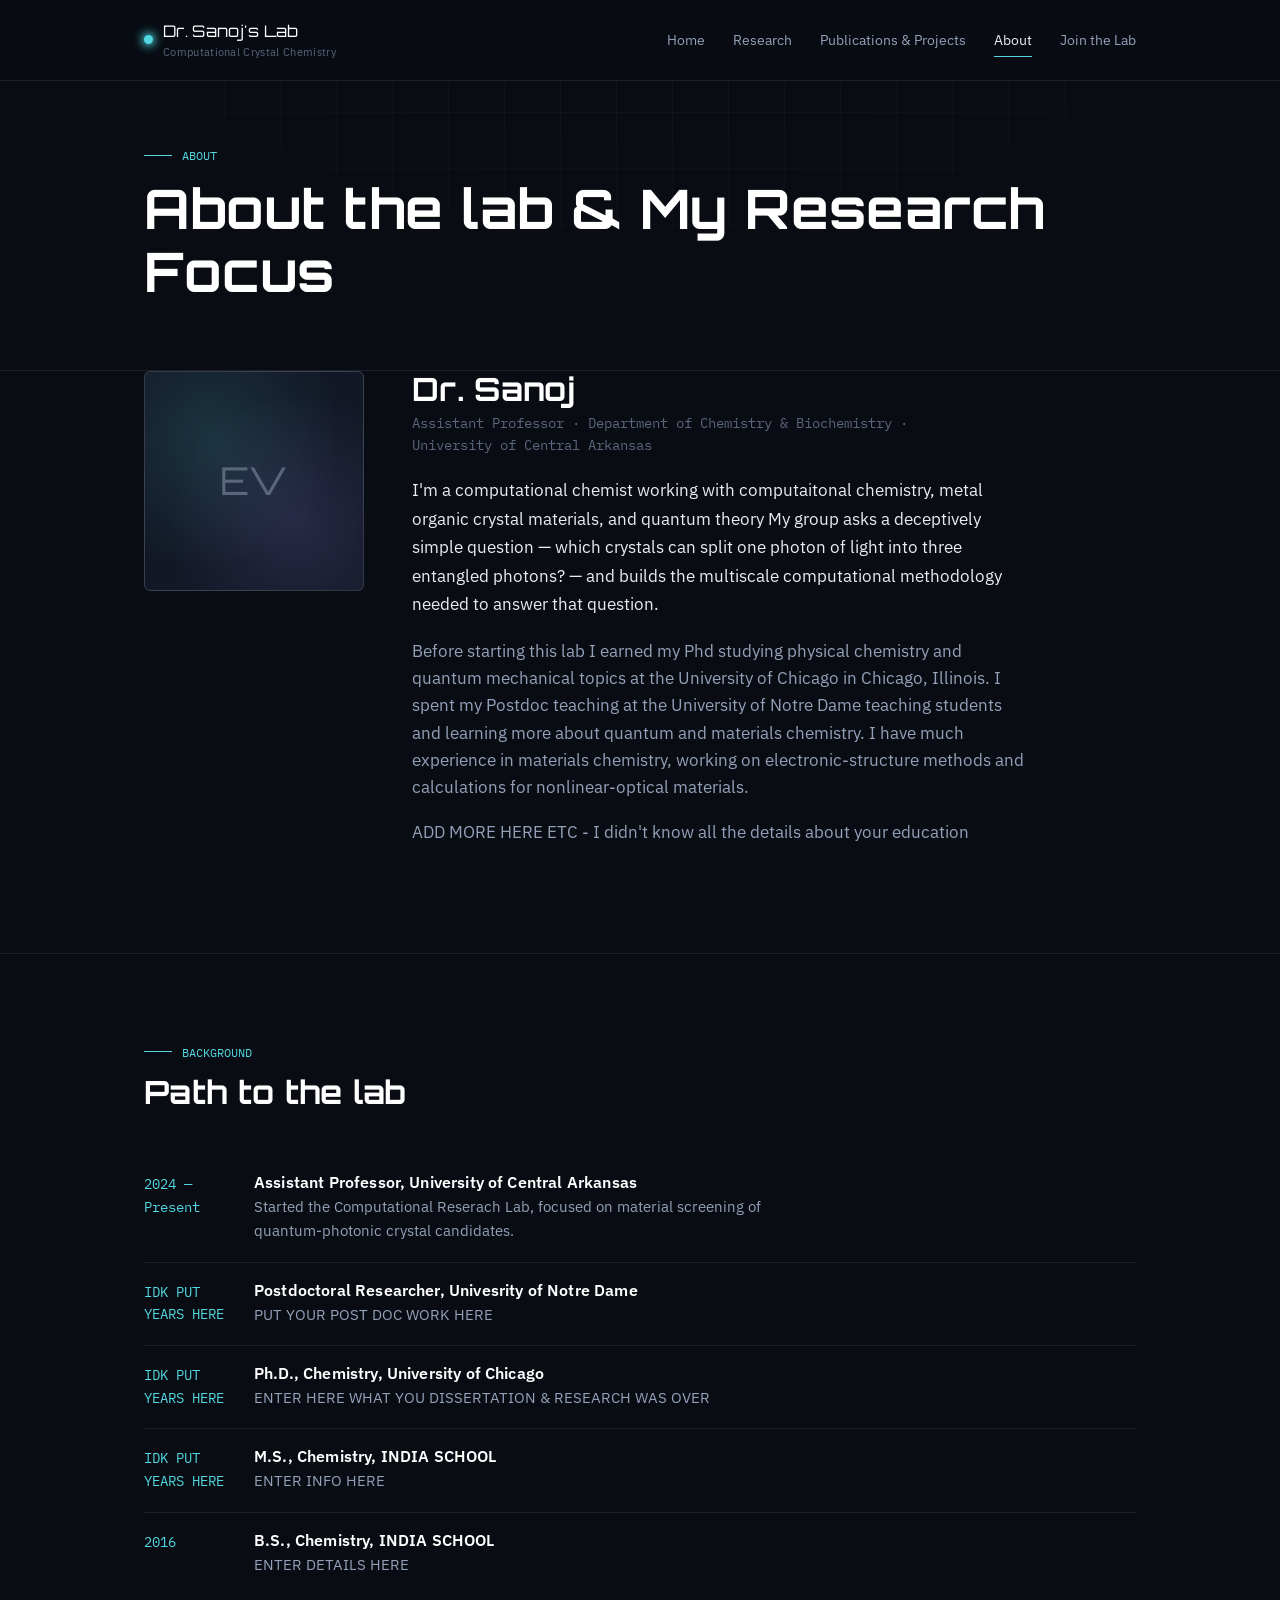
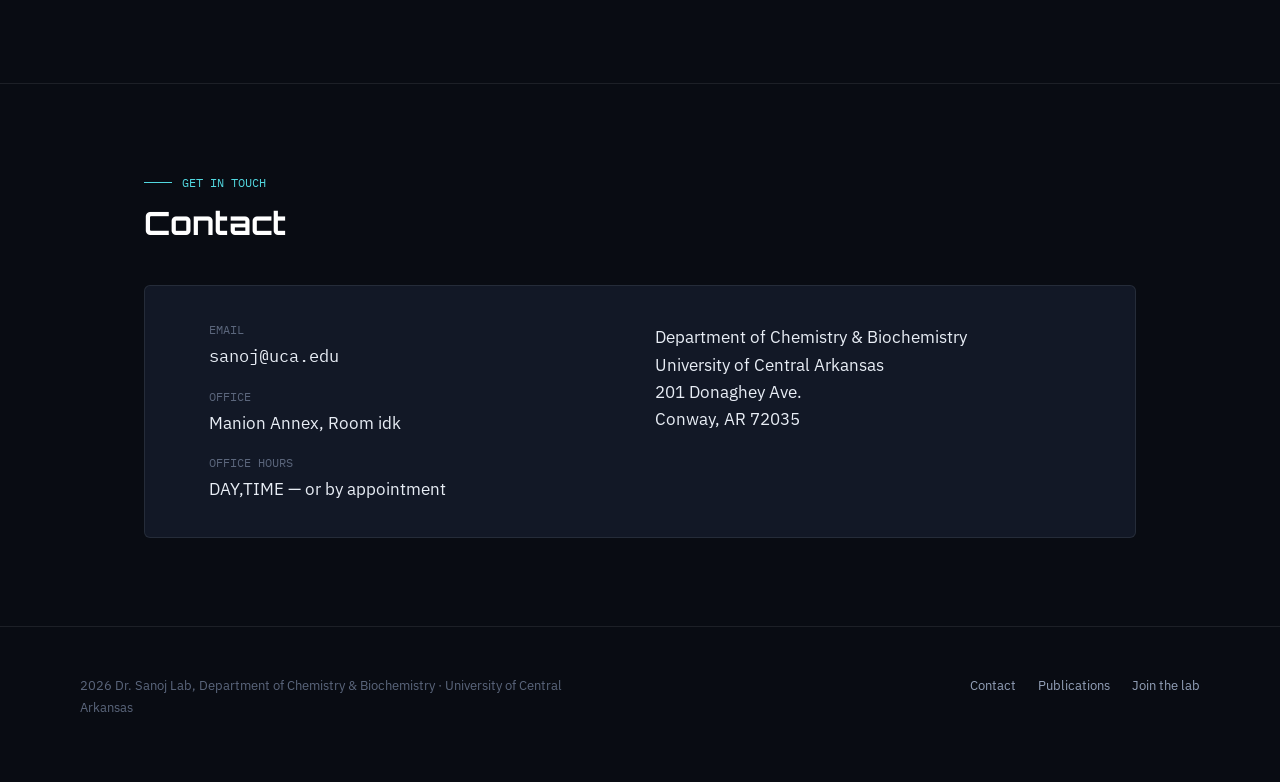
==== commit 6a22a298: "Correct year span closing tag in about.html Fixed HTML syntax for the year span element." ====
--- a/about.html
+++ b/about.html
@@ -103,7 +103,7 @@
         <div><h4>Postdoctoral Researcher, Univesrity of Notre Dame</h4><p>PUT YOUR POST DOC WORK HERE</p></div>
       </li>
       <li>
-        <span class="yr">IDK PUT YEARS HERE/span>
+        <span class="yr">IDK PUT YEARS HERE </span>
         <div><h4>Ph.D., Chemistry, University of Chicago</h4><p>ENTER HERE WHAT YOU DISSERTATION &amp RESEARCH WAS OVER</p></div>
       </li>
       <li>
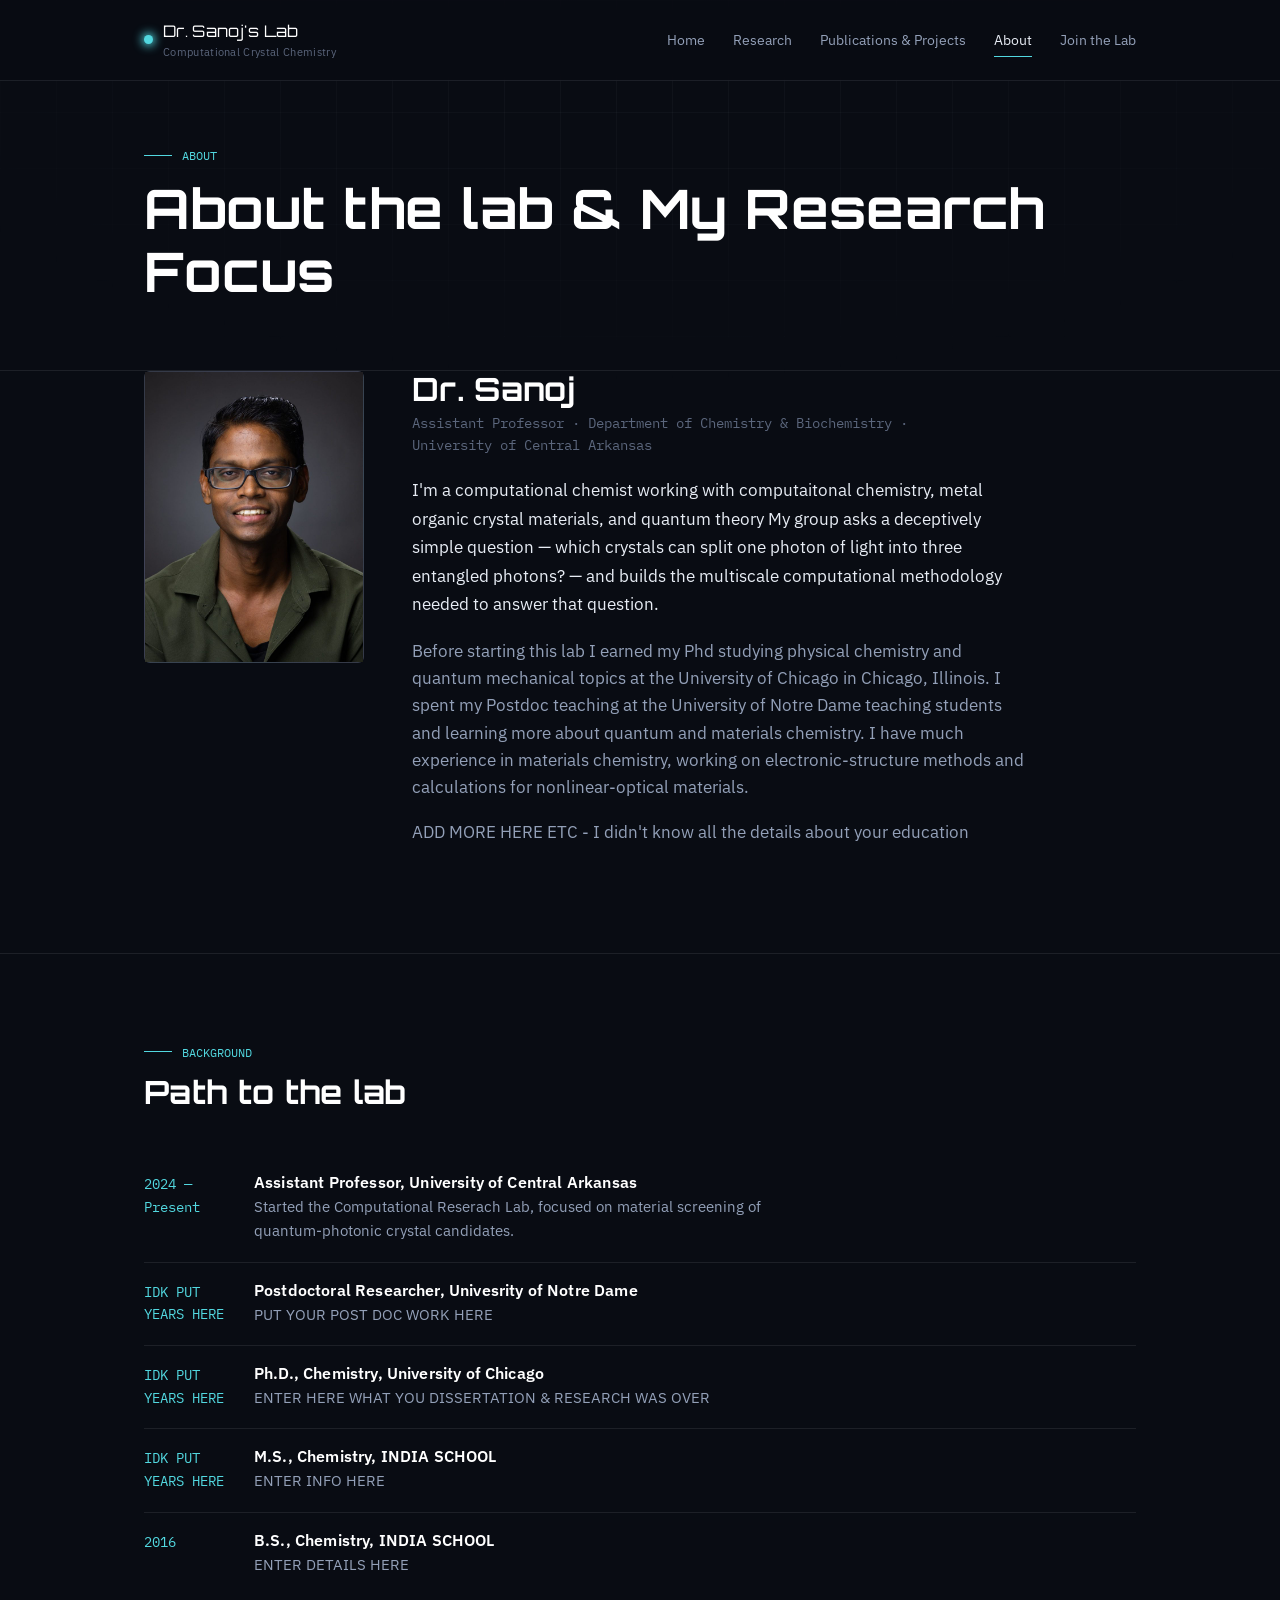
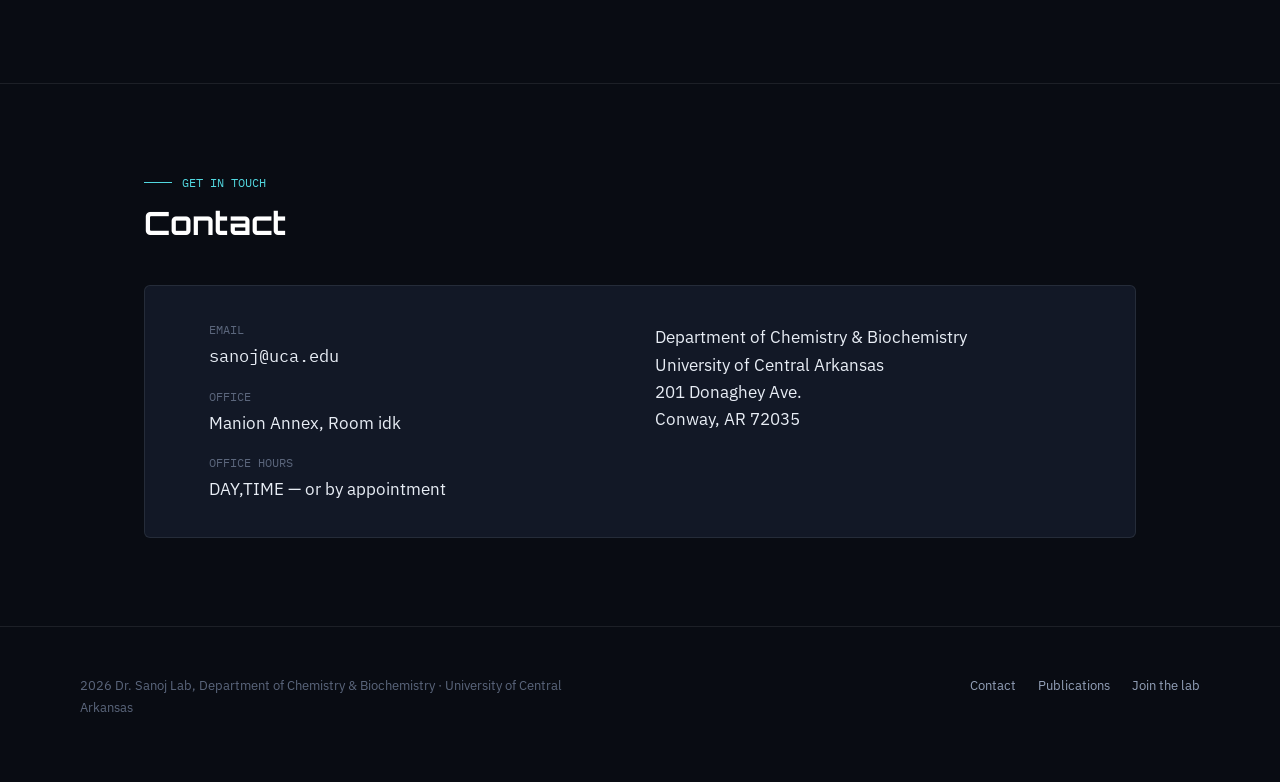
==== commit 010270b9: "Update about section with Dr. Sanoj's image Replaced placeholder text with an image of Dr. Sanoj in " ====
--- a/about.html
+++ b/about.html
@@ -75,7 +75,7 @@
 <section style="padding-top:0;">
   <div class="wrap">
     <div class="about-grid">
-      <div class="portrait" aria-hidden="true">EV</div>
+      <div class="portrait" aria-hidden="true"><img src="Sanojimage.jpg" alt="Department photo of Dr. Sanoj"></div>
       <div>
         <h2 style="margin-bottom:4px;">Dr. Sanoj</h2>
         <p class="mono" style="color:var(--text-faint); font-size:0.85rem; margin-bottom:20px;">Assistant Professor · Department of Chemistry &amp Biochemistry · University of Central Arkansas</p>
